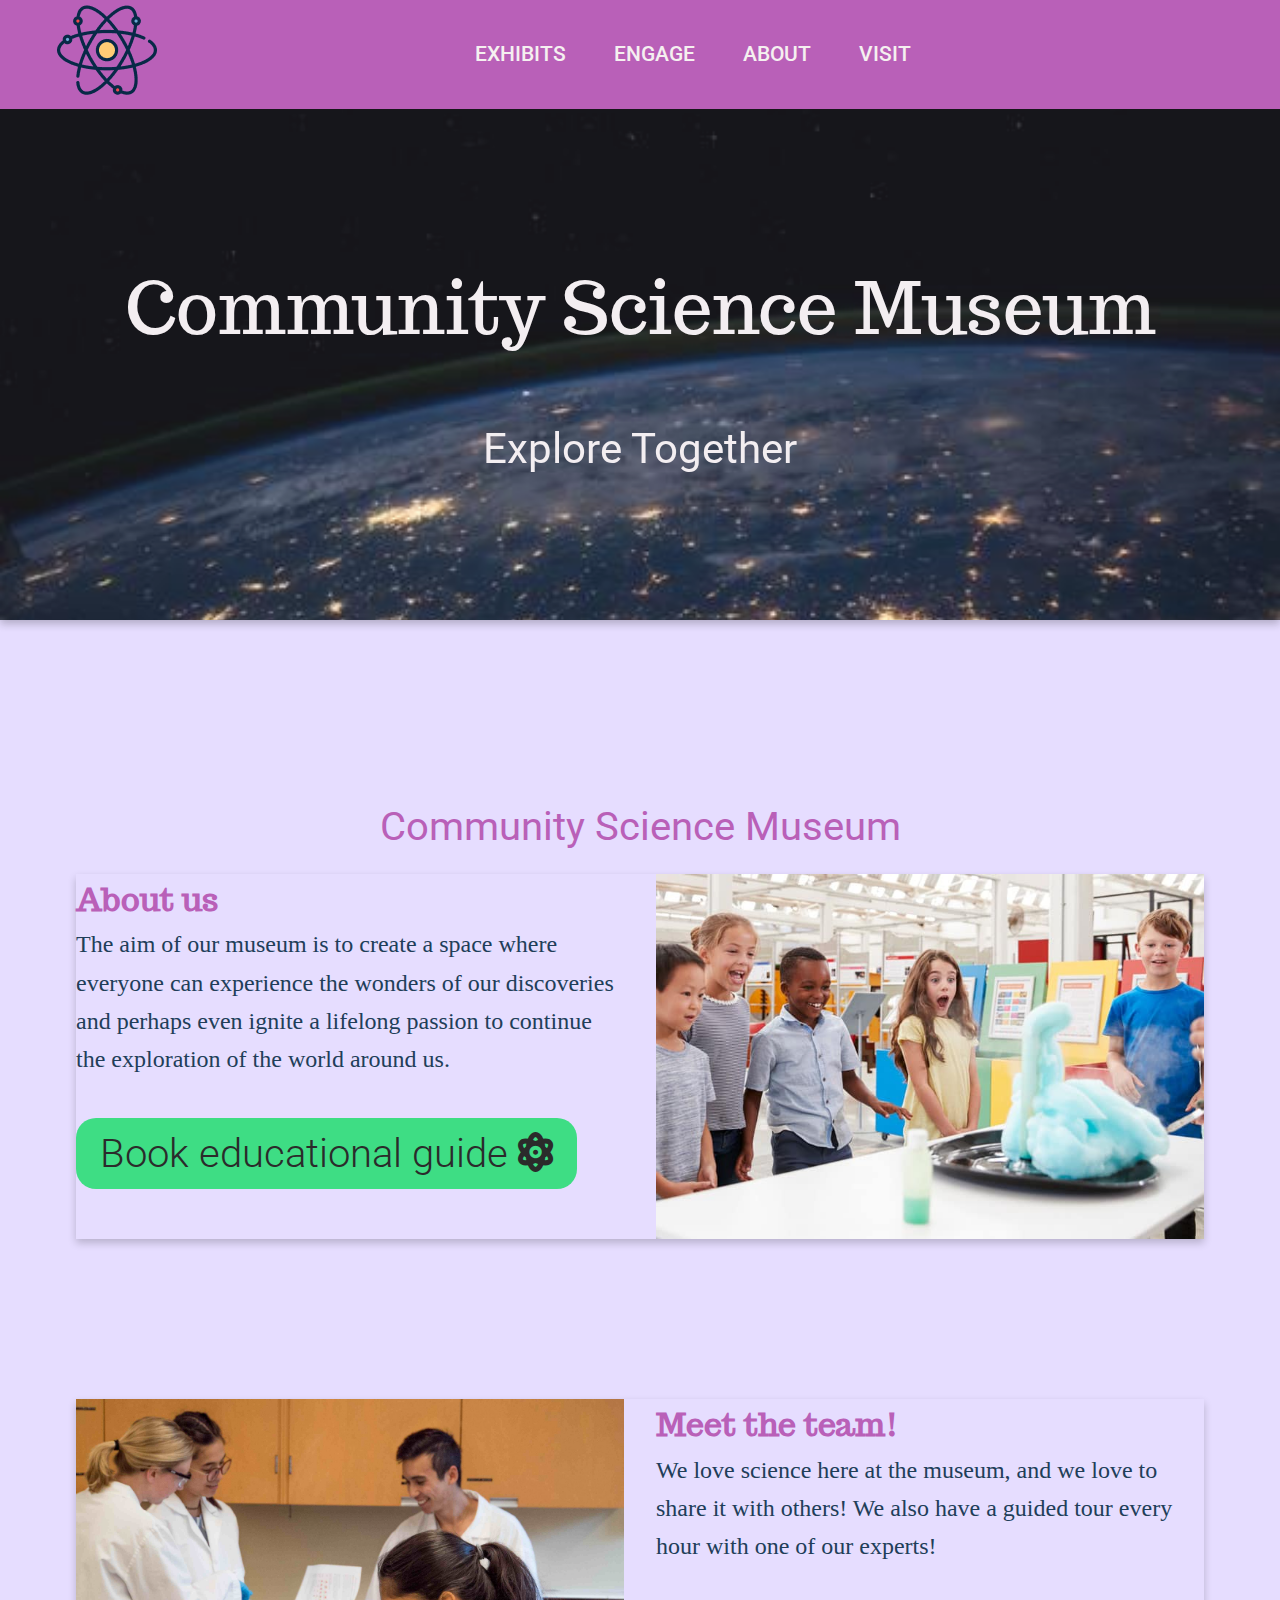
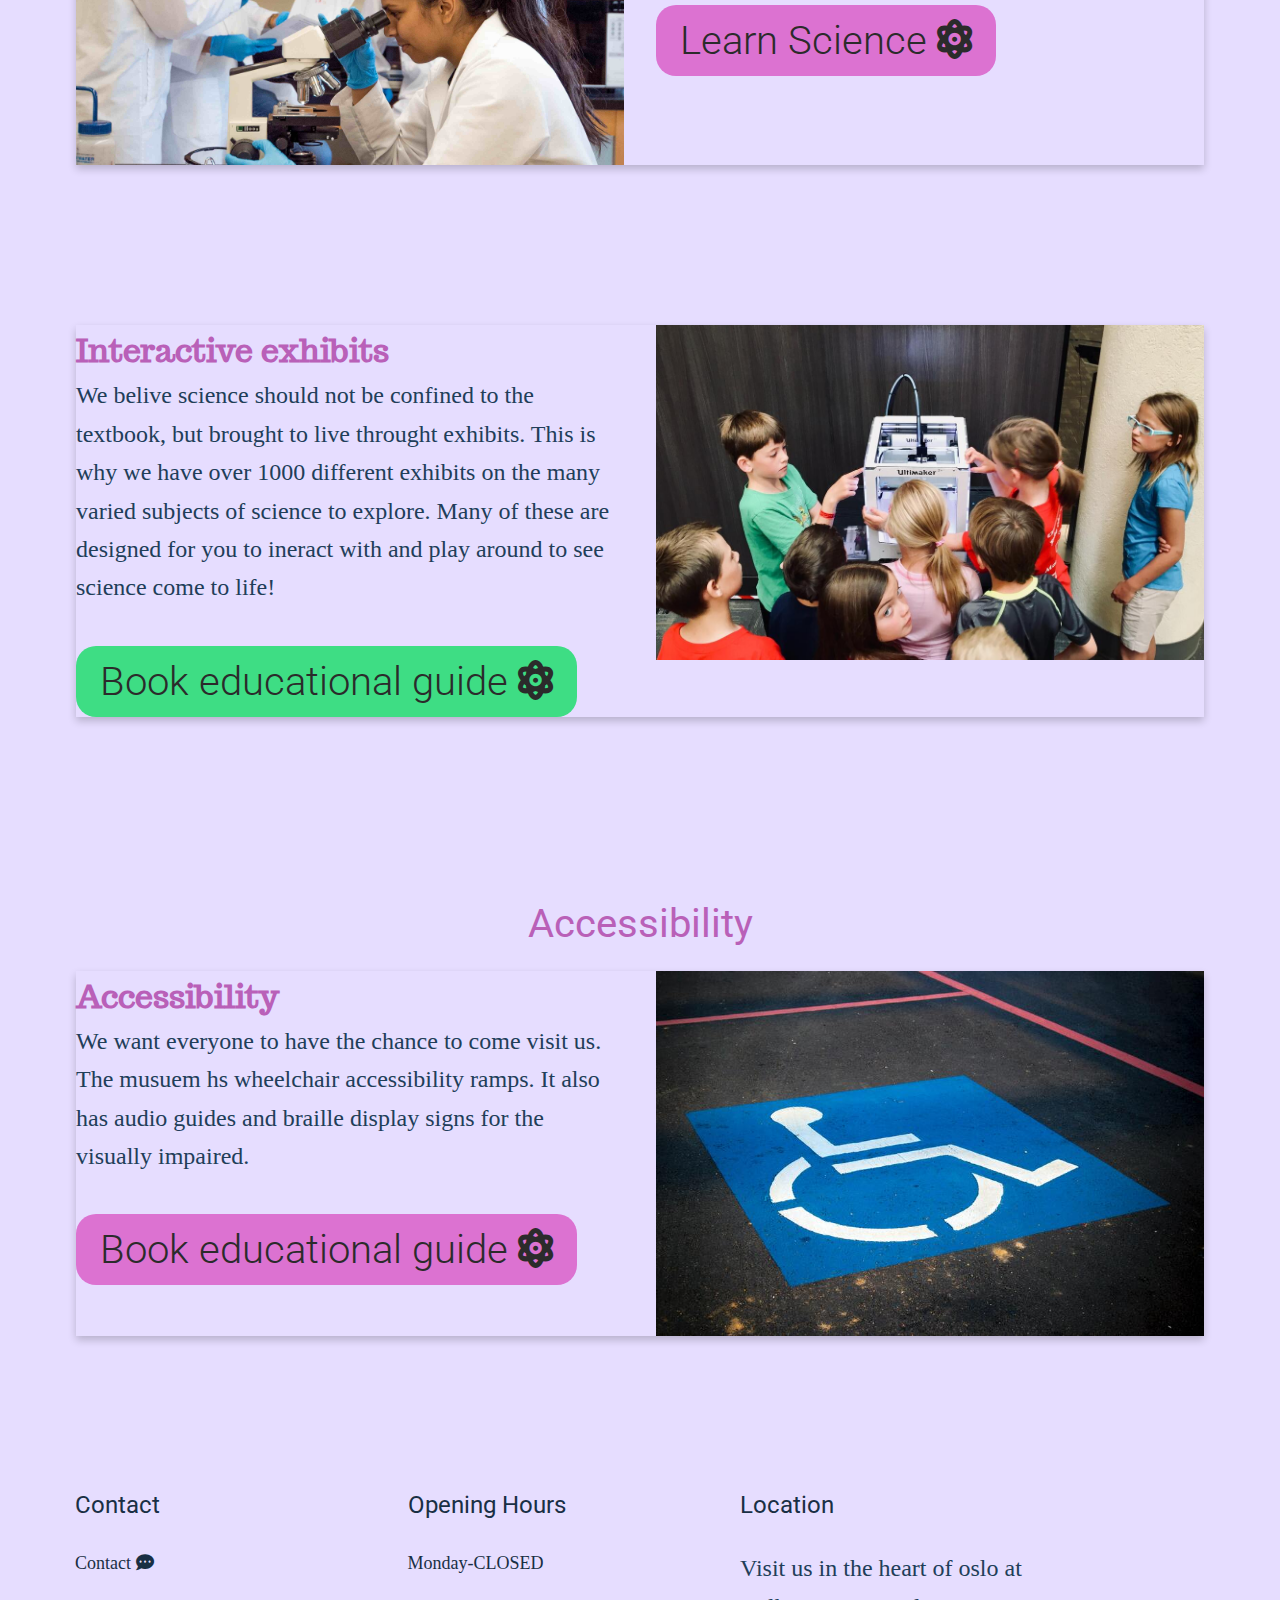
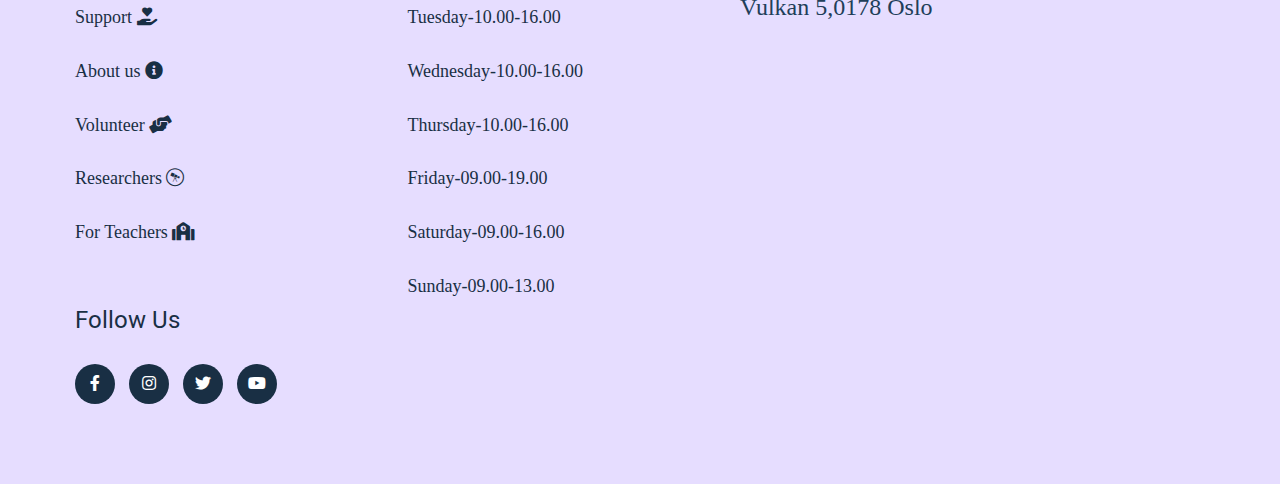
==== about.html @ dd83aee9 "responsive starting to look good" ====
<!DOCTYPE html>
<html lang="en">
  <head>
    <meta charset="UTF-8" />
    <meta http-equiv="X-UA-Compatible" content="IE=edge" />
    <meta name="viewport" content="width=device-width, initial-scale=1.0" />
    <title>Document</title>
    <link rel="stylesheet" href="/CSS/nav.css" />
    <link rel="stylesheet" href="/CSS/engagestyles.css" />
    <link
      rel="stylesheet"
      href="https://cdnjs.cloudflare.com/ajax/libs/font-awesome/5.15.4/css/all.min.css"
      integrity="sha512-1ycn6IcaQQ40/MKBW2W4Rhis/DbILU74C1vSrLJxCq57o941Ym01SwNsOMqvEBFlcgUa6xLiPY/NS5R+E6ztJQ=="
      crossorigin="anonymous"
      referrerpolicy="no-referrer"
    />
  </head>
  <body>
    <header>
      <a href="/index.html">
        <img class="logo" src="/img/atom-svgrepo-com.png" alt="CSM-Logo" />
      </a>
      <input type="checkbox" id="nav-toggle" class="nav-toggle" />
      <nav>
        <ul>
          <li><a href="/exhibits.html">Exhibits</a></li>
          <li><a href="/engage.html">Engage</a></li>
          <li><a href="/about.html">About</a></li>
          <li><a href="/visit.html">Visit</a></li>
        </ul>
      </nav>
      <label for="nav-toggle" class="nav-toggle-label">
        <span></span>
      </label>
    </header>

    <section class="herocontainer hero-banner">
      <div class="herob-text header-pic">
        <h1 class="herotext1">Community Science Museum</h1>
        <h2 class="herotext2">Explore Together</h2>
      </div>
    </section>
    <section>
      <h1 class="title">Community Science Museum</h1>
      <div class="container">
        <div class="split-columns">
          <div>
            <h2>About us</h2>
            <p>
              The aim of our museum is to create a space where everyone can
              experience the wonders of our discoveries and perhaps even ignite
              a lifelong passion to continue the exploration of the world around
              us.
            </p>
            <button class="science">
              Book educational guide <i class="fas fa-atom"></i>
            </button>
          </div>
          <div>
            <img
              class="secondary"
              src="/img/childrenmuseum.jpg"
              alt="two kids drawing biology shapes in school"
            />
          </div>
        </div>
      </div>
    </section>

    <section>
      <div class="container">
        <div class="split-columns">
          <div>
            <img
              class="secondary"
              src="/img/scientists.jpg"
              alt="two kids drawing biology shapes in school"
            />
          </div>
          <div>
            <h2>Meet the team!</h2>
            <p>
              We love science here at the museum, and we love to share it with
              others! We also have a guided tour every hour with one of our
              experts!
            </p>
            <button class="visit">
              Learn Science <i class="fas fa-atom"></i>
            </button>
          </div>
        </div>
      </div>
    </section>
    <section>
      <div class="container">
        <div class="split-columns">
          <div>
            <h2>Interactive exhibits</h2>
            <p>
              We belive science should not be confined to the textbook, but
              brought to live throught exhibits. This is why we have over 1000
              different exhibits on the many varied subjects of science to
              explore. Many of these are designed for you to ineract with and
              play around to see science come to life!
            </p>
            <button class="science">
              Book educational guide <i class="fas fa-atom"></i>
            </button>
          </div>
          <div>
            <img
              class="secondary"
              src="/img/interactive.jpg"
              alt="two kids drawing biology shapes in school"
            />
          </div>
        </div>
      </div>
    </section>
    <section>
      <h1 class="title">Accessibility</h1>
      <div class="container">
        <div class="split-columns">
          <div>
            <h2>Accessibility</h2>
            <p>
              We want everyone to have the chance to come visit us. The musuem
              hs wheelchair accessibility ramps. It also has audio guides and
              braille display signs for the visually impaired.
            </p>
            <button class="visit">
              Book educational guide <i class="fas fa-atom"></i>
            </button>
          </div>
          <div>
            <img
              class="secondary"
              src="/img/wheelchar.jpg"
              alt="two kids drawing biology shapes in school"
            />
          </div>
        </div>
      </div>
    </section>
    <footer class="footer">
      <div class="footer-container">
        <div class="footer-row">
          <div class="footer-column">
            <h4>Contact</h4>
            <ul>
              <li>
                <a href="#">Contact <i class="fas fa-comment-dots"></i></a>
              </li>
              <li>
                <a href="#"
                  >Support <i class="fas fa-hand-holding-heart"></i>
                </a>
              </li>
              <li>
                <a href="#">About us <i class="fas fa-info-circle"></i></a>
              </li>
              <li>
                <a href="#">Volunteer <i class="fas fa-hands-helping"></i></a>
              </li>
              <li>
                <a href="#">Researchers <i class="fab fa-wpexplorer"></i></a>
              </li>
              <li>
                <a href="#">For Teachers <i class="fas fa-school"></i></a>
              </li>
            </ul>
          </div>
          <div class="footer-column">
            <h4>Opening Hours</h4>
            <ul>
              <li><a href="#">Monday-CLOSED</a></li>
              <li><a href="#">Tuesday-10.00-16.00</a></li>
              <li><a href="#">Wednesday-10.00-16.00</a></li>
              <li><a href="#">Thursday-10.00-16.00</a></li>
              <li><a href="#">Friday-09.00-19.00</a></li>
              <li><a href="#">Saturday-09.00-16.00</a></li>
              <li><a href="#">Sunday-09.00-13.00</a></li>
            </ul>
          </div>
          <div class="footer-column">
            <h4>Location</h4>
            <p>Visit us in the heart of oslo at Vulkan 5,0178 Oslo</p>
            <div class="map-responsive">
              <iframe
                src="https://www.google.com/maps/embed?pb=!1m18!1m12!1m3!1d1999.6000378362528!2d10.749838216096292!3d59.92218498187022!2m3!1f0!2f0!3f0!3m2!1i1024!2i768!4f13.1!3m3!1m2!1s0x46416e65a294248f%3A0xf993f57b39780819!2sVulkan%205%2C%200178%20Oslo!5e0!3m2!1sno!2sno!4v1638839526198!5m2!1sno!2sno"
                width="100%"
                height="100%"
                style="border: 0"
                allowfullscreen=""
                loading="lazy"
              ></iframe>
            </div>
          </div>
          <div class="footer-column">
            <h4>Follow us</h4>
            <div class="social-links">
              <a href="#"><i class="fab fa-facebook-f"></i></a>
              <a href="#"><i class="fab fa-instagram"></i></a>
              <a href="#"><i class="fab fa-twitter"></i></a>
              <a href="#"><i class="fab fa-youtube"></i></a>
            </div>
          </div>
        </div>
      </div>
    </footer>
  </body>
</html>
---- CSS/nav.css ----
@import url('https://fonts.googleapis.com/css2?family=Comic+Neue:wght@400;700&family=Roboto:wght@300;400;500;700&family=Trocchi&display=swap');
* {
  margin: 0;
  padding: 0;
}

body {
  margin: 0;
  background-color: #e6ddff;
  overflow-x: hidden;
  line-height: 1.6;
}
h1 {
  text-align: center;
}

header {
  background: #b960b8;
  text-align: center;
  position: absolute;
  z-index: 99999;
  width: 100%;
}
.nav-toggle {
  position: absolute;
  left: -12200px;
  top: -12200px;
}
.nav-toggle:focus ~ .nav-toggle-label {
  outline: 1px;
}
.nav-toggle-label {
  position: absolute;
  top: 0;
  left: 0;
  margin-left: 1em;
  height: 100%;
  display: flex;
  align-items: center;
}
.nav-toggle-label span,
.nav-toggle-label span::before,
.nav-toggle-label span::after {
  display: block;
  background: #2b2b2b;
  height: 2px;
  width: 2em;
  border-radius: 2px;
  position: relative;
}
.nav-toggle-label span::before,
.nav-toggle-label span::after {
  content: '';
  position: absolute;
}
.nav-toggle-label span::before {
  bottom: 7px;
}
.nav-toggle-label span::after {
  top: 7px;
}

nav {
  position: absolute;
  text-align: left;
  top: 100%;
  left: 0;
  background: #b960b8;
  font-family: "Roboto", sans-serif;
  font-weight: 500;
  width: 50%;
  transform: scale(1, 0);
  transform-origin: top;
  transition: transform 400ms ease-in-out;
}
nav ul {
  margin: 0;
  padding: 0;
  list-style: none;
  width: 100%;
}
nav li {
  margin-bottom: 1em;
  margin-left: 1em;
}

nav a {
  color: #f5f0f0;
  text-decoration: none;
  font-size: 1.3rem;
  text-transform: uppercase;
  opacity: 0;
  transition: opacity 150ms ease-in-out;
}
nav a:hover {
  color: #2b2b2b;
}
.nav-toggle:checked ~ nav {
  transform: scale(1, 1);
}

.nav-toggle:checked ~ nav a {
  opacity: 1;
  transition: opacity 250ms ease-in-out 250ms;
}
.nav-desktop {
  height: 100%;
  display: flex;
  justify-content: space-between;
  flex-direction: row;
  align-items: flex-start;
}
.herocontainer {
  display: flex;
  justify-content: center;
}

.herob-text {
  font-family: 'Trocchi', sans-serif;
  font-weight: 400;
  padding-top: 20px;
  padding-bottom: 20px;
}

.herotext1 {
  font-family: 'Trocchi', serif;
  font-weight: 400;
  font-size: 72px;
  color: #f5f0f0;
  margin-top: 150px;
}
.herotext2 {
  font-family: 'Roboto', sans-serif;
  font-weight: 400;
  font-size: 42px;
  color: #f5f0f0;
  margin-top: 50px;
  display: flex;
  justify-content: center;
}
.header-pic {
  position: relative;
  height: 500px;
  width: 100%;
  background-image: url(/img/heropic3.jpg);
  filter: drop-shadow(0px 4px 4px rgba(0, 0, 0, 0.25));
  background-repeat: no-repeat;
  background-size:cover;
  opacity: 0.9;
}
/* Herobanner end */
.title {
  display: flex;
  font-family: 'Roboto';
  font-weight: 400;
  font-size: 2.5em;
  justify-content: center;
  margin-top: 15px;
  margin-bottom: 15px;
  color: #b960b8;
}
/* Main top section */

.top-section {
  display: flex;
}
.row {
  display: flex;
  justify-content: space-around;
  margin: 0 auto;
  width:100%;
}

.row::after {
  content: '';
  display: table;
  clear: both;
}
.column {
  width: 100%;
  float: left;
  padding: 0 10px;
}
.card {
  box-shadow: 0 4px 8px 0 rgba(0, 0, 0, 0.2);
  padding: 16px;
  margin-bottom: 30px;
  background-color: transparent;
  margin-inline: auto;
  width: min(90%, 70.5rem);
}
.card h2 {
  font-family: "Roboto";
  color: #b960b8;
}
.science {
  border: none;
  padding: 12px 24px;
  border-radius: 20px;
  font-size: 2.5em;
  color: #2b2b2b;
  background-color:#3EDD84;
  margin: 0 auto;
  cursor: pointer;
  font-family: "roboto";
  font-weight: 300;
  margin-top: 15px;
}
.visit {
  border: none;
  padding: 12px 24px;
  border-radius: 20px;
  font-size: 2.5em;
  color: #2b2b2b;
  background-color: #dc72d1;
  margin: 0 auto;
  cursor: pointer;
  font-family: "roboto";
  font-weight: 300;
  margin-top: 15px;
}
.visit:hover {
  background-color: #f12886;
}
.science:hover {
  background-color: azure;
}
p {
  font-size: 1.5em;
  color: #213e59;
}
.topsection-pic {
  width: 100%;
}
/* Top section end */

/* Mid section */
.midsection-column {
  height: 10vh;
  display: flex;
}

.bold {
  font-weight: 400;
}
/* Mid section end */
.botsection-title {
  margin-top: 30px;
  border-bottom: 1px solid black;
  font-family: "Trocchi";
  font-weight: 400;
  font-size: 72px;
  color: #b960b8;
  display: flex;
  margin-left: 122px;
}
.botsection-undertitle {
  font-family: "Roboto";
  font-weight: 300;
  font-size: 42px;
  margin-left: 122px;
  color: #f5f0f0;
}
/* Footer */
.footer {
  background-color: #e6ddff;
  padding: 70px 0;
}
.footer-container {
  max-width: 1170px;
  margin: auto;
}
.footer-row {
  display: flex;
  flex-wrap: wrap;
}
.footer-column {
  width: 25%;
  padding: 0 20px;
}
.footer-column h4 {
  font-size: 24px;
  color: #192f44;
  text-transform: capitalize;
  margin-bottom: 25px;
  font-family: 'Roboto';
  font-weight: 400;
}
.footer-column ul li {
  list-style-type: none;
}
.footer-column ul li:not(:last-child) {
  margin-bottom: 25px;
}
.footer-column ul li a {
  font-size: 18px;
  text-decoration: none;
  color: #192f44;
  font-weight: 300;
  transition: all 0.3s ease;
}
.footer-column ul li a:hover {
  padding-left: 8px;
}
.footer-column .social-links a {
  display: inline-block;
  height: 40px;
  width: 40px;
  background-color: #192f44;
  margin: 0 10px 10px 0;
  text-align: center;
  border-radius: 50px;
  line-height: 40px;
  color: #fff;
  transition: all 0,5s ease;
}
.footer-column .social-links a:hover {
  color: #2b2b2b;
  background-color: #dc72d1;
}
.map-responsive {
  overflow: hidden;
  padding-bottom: 56.25%;
  padding-top: 10%;
  position: relative;
  height: 0;
}
.map-responsive iframe {
  left: 0;
  top: 0;
  height: 100%;
  width: 100%;
  position: absolute;
}
/* Footer end */

@media screen and (min-width: 1024px) {
  .nav-toggle-label {
    display: none;
  }

  header {
    display: grid;
    grid-template-columns: 1fr auto minmax(800px, 4fr) 1fr;
  }
  .logo {
    grid-column: 1 / 4;
  }
  nav {
    position: relative;
    text-align: left;
    transition: none;
    transform: scale(1, 1);
    background: none;
    top: initial;
    left: initial;
    grid-column: 3/4;
    display: flex;
    justify-content: flex-end;
    align-items: center;
  }

  nav ul {
    display: flex;
    width: 50%;
  }
  nav li {
    margin-left: 3em;
    margin-bottom: 0;
  }
  nav a {
    opacity: 1;
    position: relative;
  }
  nav a::before {
    content: '';
    display: block;
    height: 2px;
    background: black;
    position: absolute;
    top: -0.75em;
    left: 0;
    right: 0;
    transform: scale(0, 1);
    transition: transform ease-in-out;
  }
  nav a:hover::before {
    transform: scale(1, 1);
  }
}

@media screen and (max-width: 1024px) {
  .column {
    width: 95%;
    display: block;
    margin-bottom: 20px;
  }
  .row {
    display: block;
  }
  .footer-column {
    width: 35%;
    margin-bottom: 30px;
  }
  .title {
    font-size: 2em;
  }
  .science {
    font-size: 1.5em;
  }
  .visit {
    font-size: 1.5em;
  }
}

@media screen and (max-width: 574px) {
  .footer-column {
    width: 25%;
    font-size: 12px;
  }
  .footer-column p {
    font-size: 18px;
  }
  .title {
    font-size: 1.5em;
  }
  .herotext1 {
    font-size: 22px;
  }
  .herotext2 {
    font-size: 24px;
  }
  .science, .visit {
    margin-bottom: 20px;
  }
  .botsection-title {
    font-size: 2em;
    margin-left: 20px;
  }
}
---- CSS/engagestyles.css ----
section {
    padding: 4rem 0;
}
p {
    margin-bottom: 1em;
}
.container {
    margin-inline: auto;
    width: min(90%, 70.5rem);
    box-shadow: 0 4px 8px 0 rgba(0, 0, 0, 0.2);
}
.split-columns {
    display: flex;
    flex-direction: column;
}
.split-columns h2 {
    font-family: "Trocchi";
    color: #b960b8;
    font-size: 2em;

}
.secondary {
    max-width: 100%;
    display: block;
}
@media (min-width:40em) {
    .split-columns {
        flex-direction: row;
    }

    .split-columns > * {
        flex-basis: 100%;
    }
    .split-columns > * + * {
        margin-left: 2em;
    }
    section {
        padding: 5rem 0;
    }
}
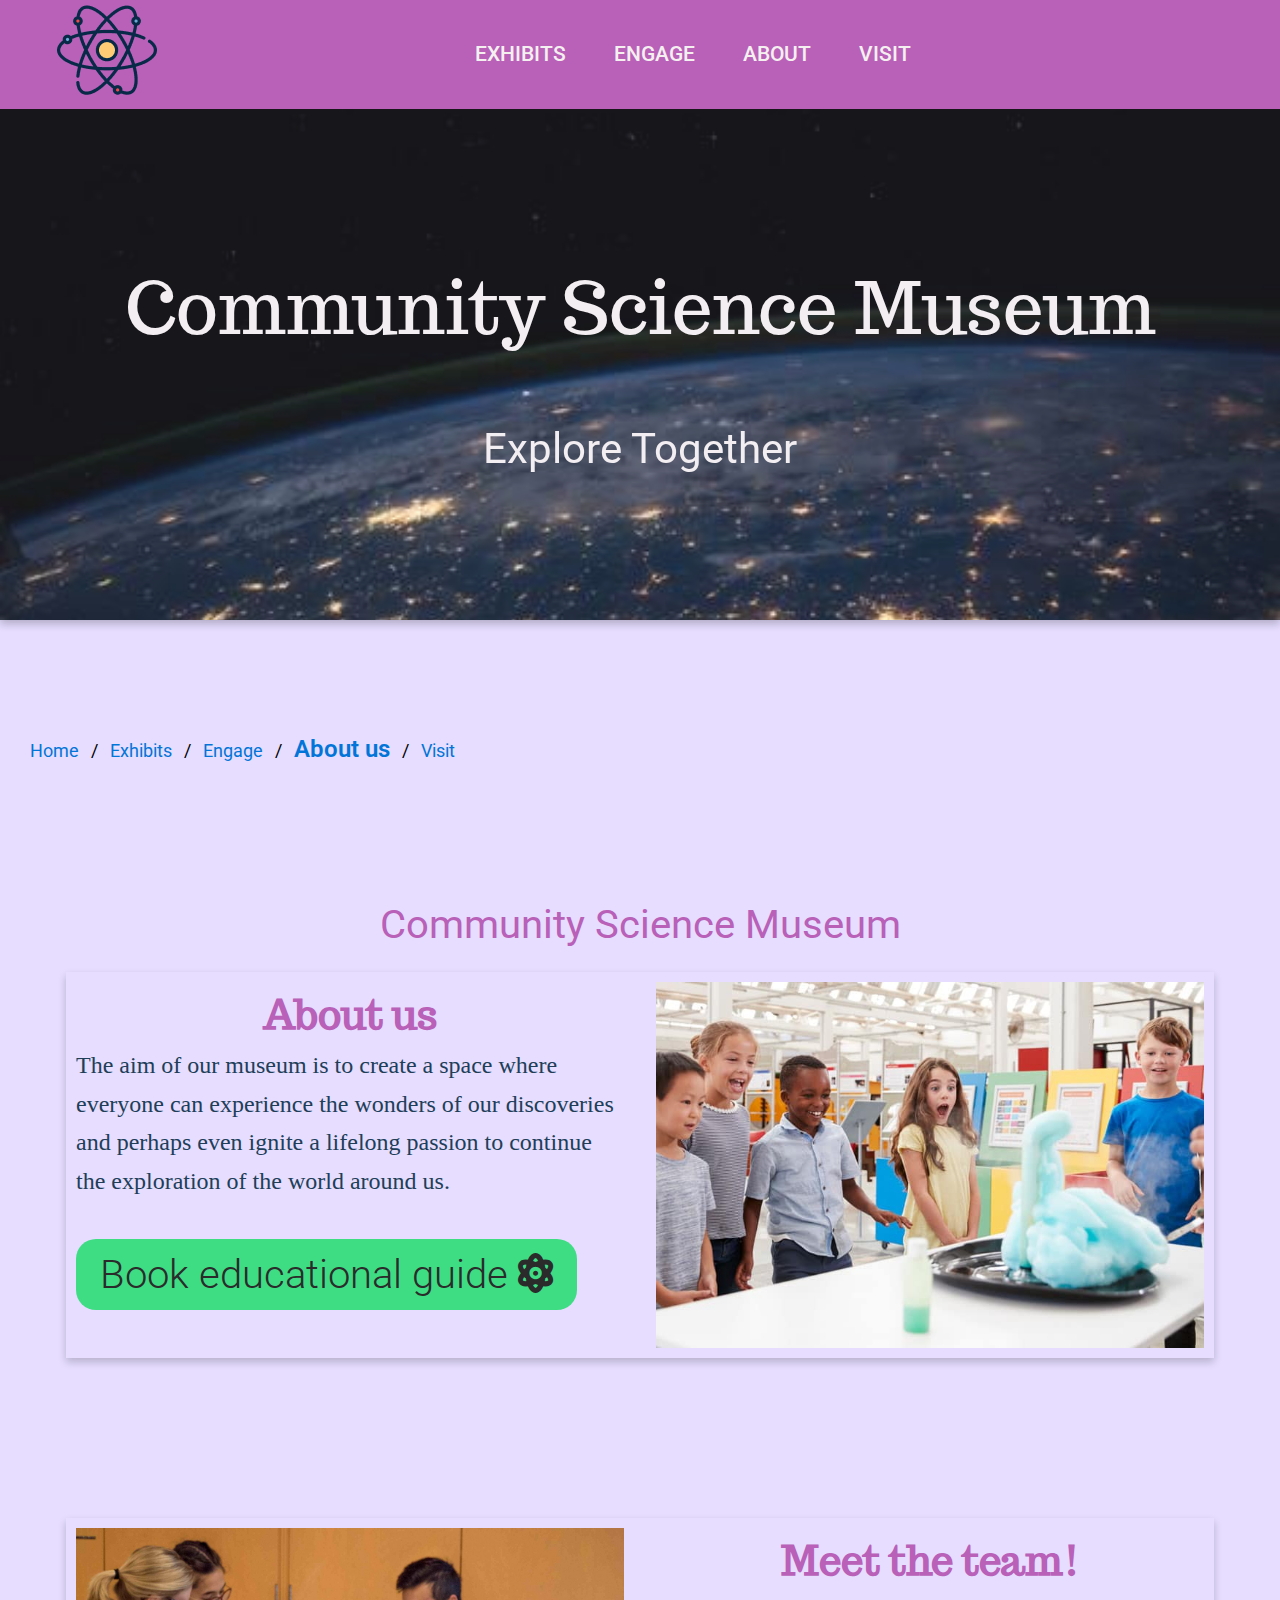
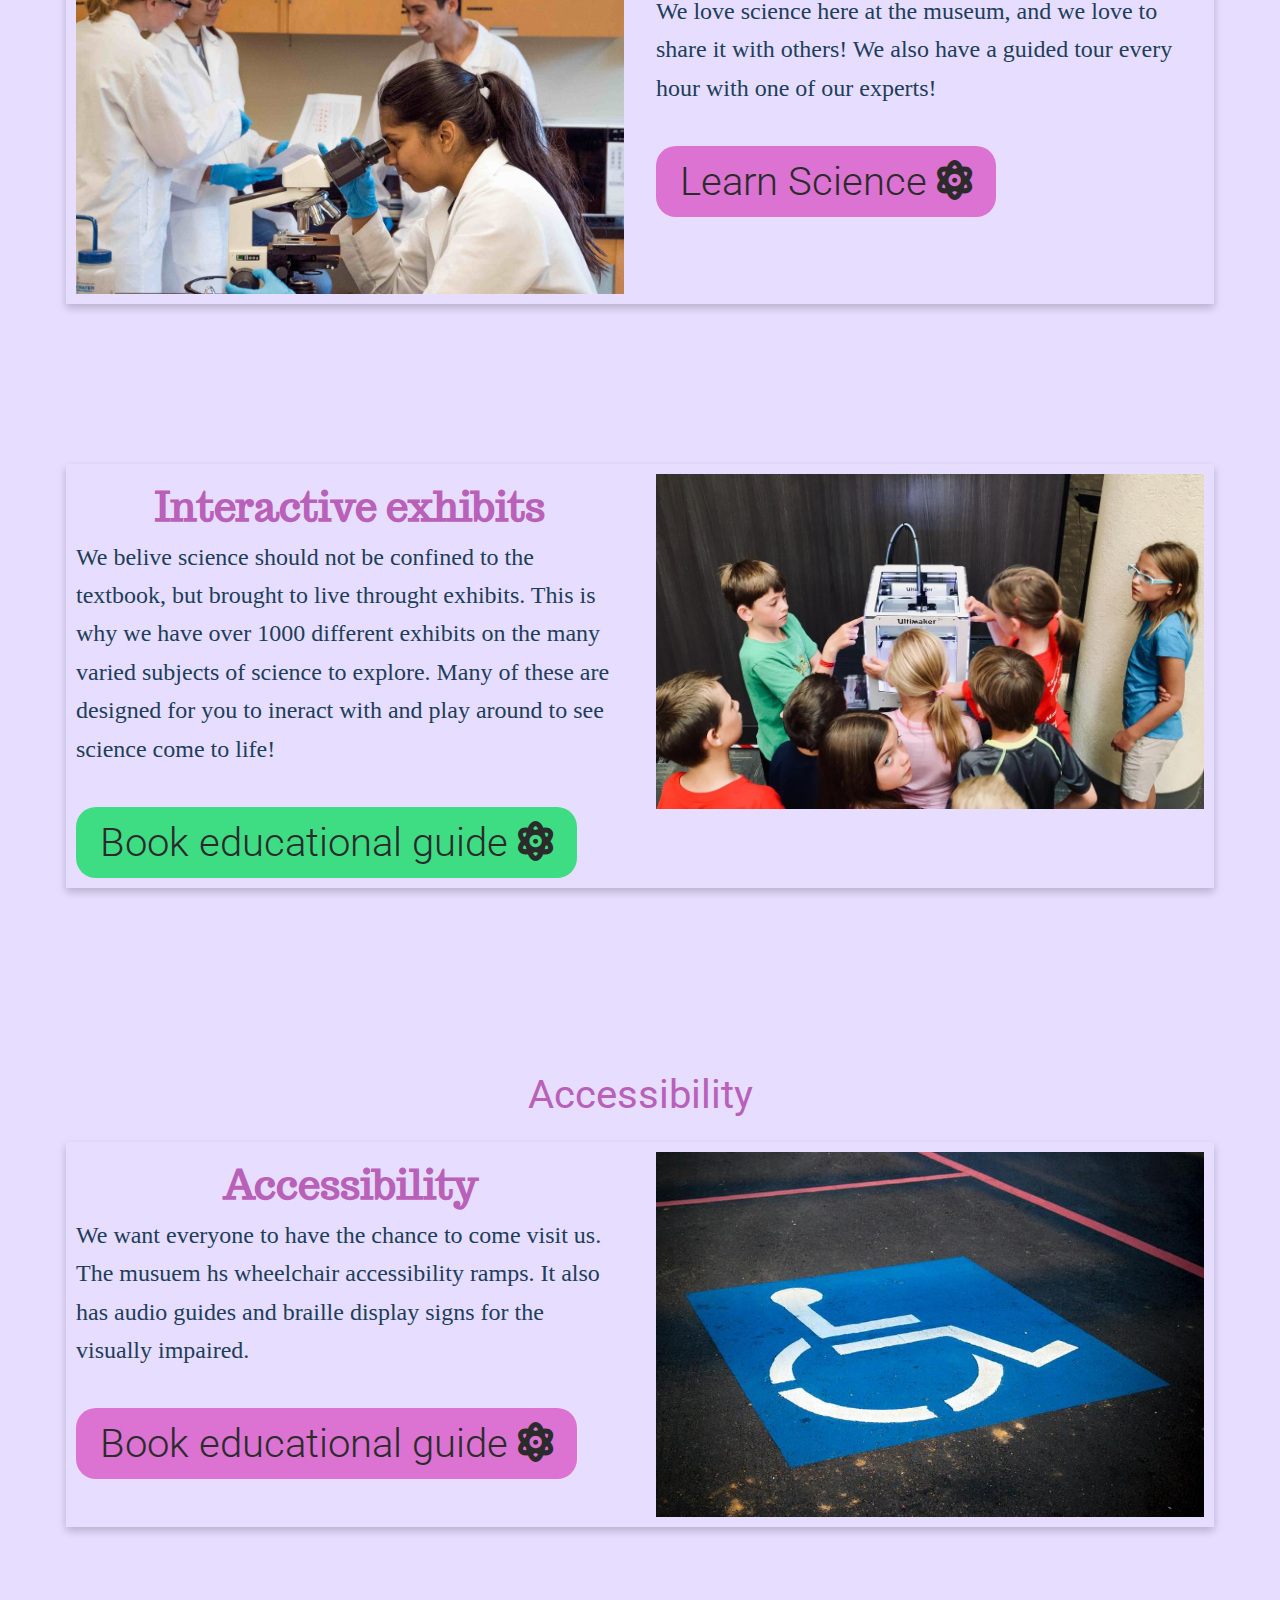
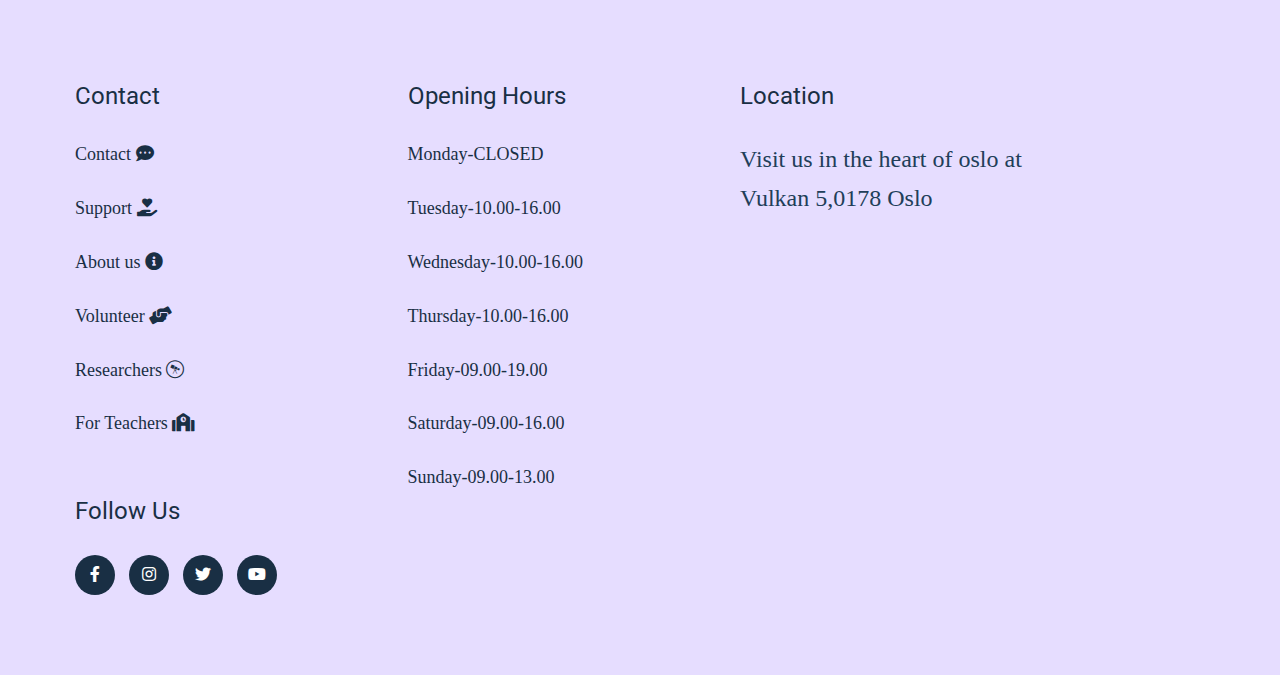
==== commit bd3b42eb: "added meta tags and cleaned up the code" ====
--- a/about.html
+++ b/about.html
@@ -4,8 +4,12 @@
     <meta charset="UTF-8" />
     <meta http-equiv="X-UA-Compatible" content="IE=edge" />
     <meta name="viewport" content="width=device-width, initial-scale=1.0" />
-    <title>Document</title>
-    <link rel="stylesheet" href="/CSS/nav.css" />
+    <meta
+      name="description"
+      content="Science Museum, Technology, biology, ecology, space, universe, dinosaurs"
+    />
+    <title>Community Science Museum about us</title>
+    <link rel="stylesheet" href="/CSS/style.css" />
     <link rel="stylesheet" href="/CSS/engagestyles.css" />
     <link
       rel="stylesheet"
@@ -36,10 +40,17 @@
 
     <section class="herocontainer hero-banner">
       <div class="herob-text header-pic">
-        <h1 class="herotext1">Community Science Museum</h1>
+        <h2 class="herotext1">Community Science Museum</h2>
         <h2 class="herotext2">Explore Together</h2>
       </div>
     </section>
+    <ul class="breadcrums">
+      <li><a href="/index.html">Home</a></li>
+      <li><a href="/exhibits.html">Exhibits</a></li>
+      <li><a href="/engage.html">Engage</a></li>
+      <li><a class="active" href="/about.html">About us</a></li>
+      <li><a href="/visit.html">Visit</a></li>
+    </ul>
     <section>
       <h1 class="title">Community Science Museum</h1>
       <div class="container">
@@ -60,7 +71,7 @@
             <img
               class="secondary"
               src="/img/childrenmuseum.jpg"
-              alt="two kids drawing biology shapes in school"
+              alt="A group of happy children amazed by a chemical reaction"
             />
           </div>
         </div>
@@ -74,7 +85,7 @@
             <img
               class="secondary"
               src="/img/scientists.jpg"
-              alt="two kids drawing biology shapes in school"
+              alt="Picture of the Community Science Museum staff looking through a telescope and researching"
             />
           </div>
           <div>
@@ -111,7 +122,7 @@
             <img
               class="secondary"
               src="/img/interactive.jpg"
-              alt="two kids drawing biology shapes in school"
+              alt="Children interacting with a hightech water dispenser machine at the museum"
             />
           </div>
         </div>
@@ -136,7 +147,7 @@
             <img
               class="secondary"
               src="/img/wheelchar.jpg"
-              alt="two kids drawing biology shapes in school"
+              alt="Wheelchair symbol"
             />
           </div>
         </div>
--- a/CSS/style.css
+++ b/CSS/style.css
@@ -0,0 +1,476 @@
+@import url('https://fonts.googleapis.com/css2?family=Comic+Neue:wght@400;700&family=Roboto:wght@300;400;500;700&family=Trocchi&display=swap');
+* {
+  margin: 0;
+  padding: 0;
+}
+
+body {
+  margin: 0;
+  background-color: #e6ddff;
+  overflow-x: hidden;
+  line-height: 1.6;
+}
+h1 {
+  text-align: center;
+}
+
+header {
+  background: #b960b8;
+  text-align: center;
+  position: absolute;
+  z-index: 99999;
+  width: 100%;
+}
+/* Nav bar */
+.nav-toggle {
+  position: absolute;
+  left: -12200px;
+  top: -12200px;
+}
+.nav-toggle:focus ~ .nav-toggle-label {
+  outline: 1px;
+}
+.nav-toggle-label {
+  position: absolute;
+  top: 0;
+  left: 0;
+  margin-left: 1em;
+  height: 100%;
+  display: flex;
+  align-items: center;
+}
+.nav-toggle-label span,
+.nav-toggle-label span::before,
+.nav-toggle-label span::after {
+  display: block;
+  background: #2b2b2b;
+  height: 2px;
+  width: 2em;
+  border-radius: 2px;
+  position: relative;
+}
+.nav-toggle-label span::before,
+.nav-toggle-label span::after {
+  content: '';
+  position: absolute;
+}
+.nav-toggle-label span::before {
+  bottom: 7px;
+}
+.nav-toggle-label span::after {
+  top: 7px;
+}
+
+nav {
+  position: absolute;
+  text-align: left;
+  top: 100%;
+  left: 0;
+  background: #b960b8;
+  font-family: 'Roboto', sans-serif;
+  font-weight: 500;
+  width: 50%;
+  transform: scale(1, 0);
+  transform-origin: top;
+  transition: transform 400ms ease-in-out;
+}
+nav ul {
+  margin: 0;
+  padding: 0;
+  list-style: none;
+  width: 100%;
+}
+nav li {
+  margin-bottom: 1em;
+  margin-left: 1em;
+}
+
+nav a {
+  color: #f5f0f0;
+  text-decoration: none;
+  font-size: 1.3rem;
+  text-transform: uppercase;
+  opacity: 0;
+  transition: opacity 150ms ease-in-out;
+}
+nav a:hover {
+  color: #2b2b2b;
+}
+.nav-toggle:checked ~ nav {
+  transform: scale(1, 1);
+}
+
+.nav-toggle:checked ~ nav a {
+  opacity: 1;
+  transition: opacity 250ms ease-in-out 250ms;
+}
+.nav-desktop {
+  height: 100%;
+  display: flex;
+  justify-content: space-between;
+  flex-direction: row;
+  align-items: flex-start;
+}
+/* nav end */
+
+.herocontainer {
+  display: flex;
+  justify-content: center;
+}
+
+.herob-text {
+  font-family: 'Trocchi', sans-serif;
+  font-weight: 400;
+  padding-top: 20px;
+  padding-bottom: 20px;
+  text-align: center;
+}
+
+.herotext1 {
+  font-family: 'Trocchi', serif;
+  font-weight: 400;
+  font-size: 72px;
+  color: #f5f0f0;
+  margin-top: 150px;
+}
+.herotext2 {
+  font-family: 'Roboto', sans-serif;
+  font-weight: 400;
+  font-size: 42px;
+  color: #f5f0f0;
+  margin-top: 50px;
+  display: flex;
+  justify-content: center;
+}
+.header-pic {
+  position: relative;
+  height: 500px;
+  width: 100%;
+  background-image: url(/img/heropic3.jpg);
+  filter: drop-shadow(0px 4px 4px rgba(0, 0, 0, 0.25));
+  background-repeat: no-repeat;
+  background-size: cover;
+  opacity: 0.9;
+}
+.container {
+  padding: 10px;
+}
+/* Herobanner end */
+.breadcrums {
+  padding: 30px;
+  list-style: none;
+}
+.breadcrums li {
+  display: inline;
+  font-size: 18px;
+  font-family: 'Roboto';
+}
+.breadcrums li + li::before {
+  padding: 8px;
+  color: black;
+  content: '/\00a0';
+}
+.breadcrums li a {
+  color: #0275d8;
+  text-decoration: none;
+}
+.breadcrums li a:hover {
+  color: #01447e;
+  text-decoration: underline;
+}
+.active {
+  color: #0275d8;
+  font-weight: 600;
+  font-size: 24px;
+}
+.title {
+  display: flex;
+  font-family: 'Roboto';
+  font-weight: 400;
+  font-size: 2.5em;
+  justify-content: center;
+  margin-top: 15px;
+  margin-bottom: 15px;
+  color: #b960b8;
+}
+/* Main top section */
+
+.top-section {
+  display: flex;
+}
+.row {
+  display: flex;
+  justify-content: space-around;
+  margin: 0 auto;
+  width: 100%;
+}
+
+.row::after {
+  content: '';
+  display: table;
+  clear: both;
+}
+.column {
+  width: 100%;
+  float: left;
+  padding: 0 10px;
+}
+.card {
+  box-shadow: 0 4px 8px 0 rgba(0, 0, 0, 0.2);
+  padding: 16px;
+  margin-bottom: 30px;
+  background-color: transparent;
+  margin-inline: auto;
+  width: min(90%, 70.5rem);
+}
+.card h2 {
+  font-family: 'Roboto';
+  color: #b960b8;
+  font-size: 2.5em;
+}
+.science {
+  border: none;
+  padding: 12px 24px;
+  border-radius: 20px;
+  font-size: 2.5em;
+  color: #2b2b2b;
+  background-color: #3edd84;
+  margin: 0 auto;
+  cursor: pointer;
+  font-family: 'roboto';
+  font-weight: 300;
+  margin-top: 15px;
+}
+.visit {
+  border: none;
+  padding: 12px 24px;
+  border-radius: 20px;
+  font-size: 2.5em;
+  color: #2b2b2b;
+  background-color: #dc72d1;
+  margin: 0 auto;
+  cursor: pointer;
+  font-family: 'roboto';
+  font-weight: 300;
+  margin-top: 15px;
+}
+.visit:hover {
+  background-color: #f12886;
+}
+.science:hover {
+  background-color: azure;
+}
+p {
+  font-size: 1.5em;
+  color: #213e59;
+}
+.topsection-pic {
+  width: 100%;
+}
+/* Top section end */
+
+/* Mid section */
+.midsection-column {
+  height: 10vh;
+  display: flex;
+}
+
+.bold {
+  font-weight: 400;
+}
+/* Mid section end */
+.botsection-title {
+  margin-top: 30px;
+  border-bottom: 1px solid black;
+  font-family: 'Trocchi';
+  font-weight: 400;
+  font-size: 72px;
+  color: #b960b8;
+  display: flex;
+  margin-left: 122px;
+}
+.botsection-undertitle {
+  font-family: 'Roboto';
+  font-weight: 300;
+  font-size: 42px;
+  margin-left: 122px;
+  color: #f5f0f0;
+}
+/* Footer */
+.footer {
+  background-color: #e6ddff;
+  padding: 70px 0;
+}
+.footer-container {
+  max-width: 1170px;
+  margin: auto;
+}
+.footer-row {
+  display: flex;
+  flex-wrap: wrap;
+}
+.footer-column {
+  width: 25%;
+  padding: 0 20px;
+}
+.footer-column h4 {
+  font-size: 24px;
+  color: #192f44;
+  text-transform: capitalize;
+  margin-bottom: 25px;
+  font-family: 'Roboto';
+  font-weight: 400;
+}
+.footer-column ul li {
+  list-style-type: none;
+}
+.footer-column ul li:not(:last-child) {
+  margin-bottom: 25px;
+}
+.footer-column ul li a {
+  font-size: 18px;
+  text-decoration: none;
+  color: #192f44;
+  font-weight: 300;
+  transition: all 0.3s ease;
+}
+.footer-column ul li a:hover {
+  padding-left: 8px;
+}
+.footer-column .social-links a {
+  display: inline-block;
+  height: 40px;
+  width: 40px;
+  background-color: #192f44;
+  margin: 0 10px 10px 0;
+  text-align: center;
+  border-radius: 50px;
+  line-height: 40px;
+  color: #fff;
+  transition: all 0, 5s ease;
+}
+.footer-column .social-links a:hover {
+  color: #2b2b2b;
+  background-color: #dc72d1;
+}
+.map-responsive {
+  overflow: hidden;
+  padding-bottom: 56.25%;
+  padding-top: 10%;
+  position: relative;
+  height: 0;
+}
+.map-responsive iframe {
+  left: 0;
+  top: 0;
+  height: 100%;
+  width: 100%;
+  position: absolute;
+}
+/* Footer end */
+
+@media screen and (min-width: 1024px) {
+  .nav-toggle-label {
+    display: none;
+  }
+
+  header {
+    display: grid;
+    grid-template-columns: 1fr auto minmax(800px, 4fr) 1fr;
+  }
+  .logo {
+    grid-column: 1 / 4;
+  }
+  nav {
+    position: relative;
+    text-align: left;
+    transition: none;
+    transform: scale(1, 1);
+    background: none;
+    top: initial;
+    left: initial;
+    grid-column: 3/4;
+    display: flex;
+    justify-content: flex-end;
+    align-items: center;
+  }
+
+  nav ul {
+    display: flex;
+    width: 50%;
+  }
+  nav li {
+    margin-left: 3em;
+    margin-bottom: 0;
+  }
+  nav a {
+    opacity: 1;
+    position: relative;
+  }
+  nav a::before {
+    content: '';
+    display: block;
+    height: 2px;
+    background: black;
+    position: absolute;
+    top: -0.75em;
+    left: 0;
+    right: 0;
+    transform: scale(0, 1);
+    transition: transform ease-in-out;
+  }
+  nav a:hover::before {
+    transform: scale(1, 1);
+  }
+}
+
+@media screen and (max-width: 1024px) {
+  .column {
+    width: 95%;
+    display: block;
+    margin-bottom: 20px;
+  }
+  .row {
+    display: block;
+  }
+  .footer-column {
+    width: 35%;
+    margin-bottom: 30px;
+  }
+  .title {
+    font-size: 2em;
+  }
+  .science {
+    font-size: 1.5em;
+  }
+  .visit {
+    font-size: 1.5em;
+  }
+}
+
+@media screen and (max-width: 574px) {
+  .footer-column {
+    width: 25%;
+    font-size: 12px;
+  }
+  .footer-column p {
+    font-size: 18px;
+  }
+  .title {
+    font-size: 1.5em;
+  }
+  .herotext1 {
+    font-size: 22px;
+  }
+  .herotext2 {
+    font-size: 24px;
+  }
+  .science,
+  .visit {
+    margin-bottom: 20px;
+  }
+  .botsection-title {
+    font-size: 2em;
+    margin-left: 20px;
+  }
+}
--- a/CSS/engagestyles.css
+++ b/CSS/engagestyles.css
@@ -16,7 +16,8 @@
 .split-columns h2 {
     font-family: "Trocchi";
     color: #b960b8;
-    font-size: 2em;
+    font-size: 2.5em;
+    text-align: center;
 
 }
 .secondary {
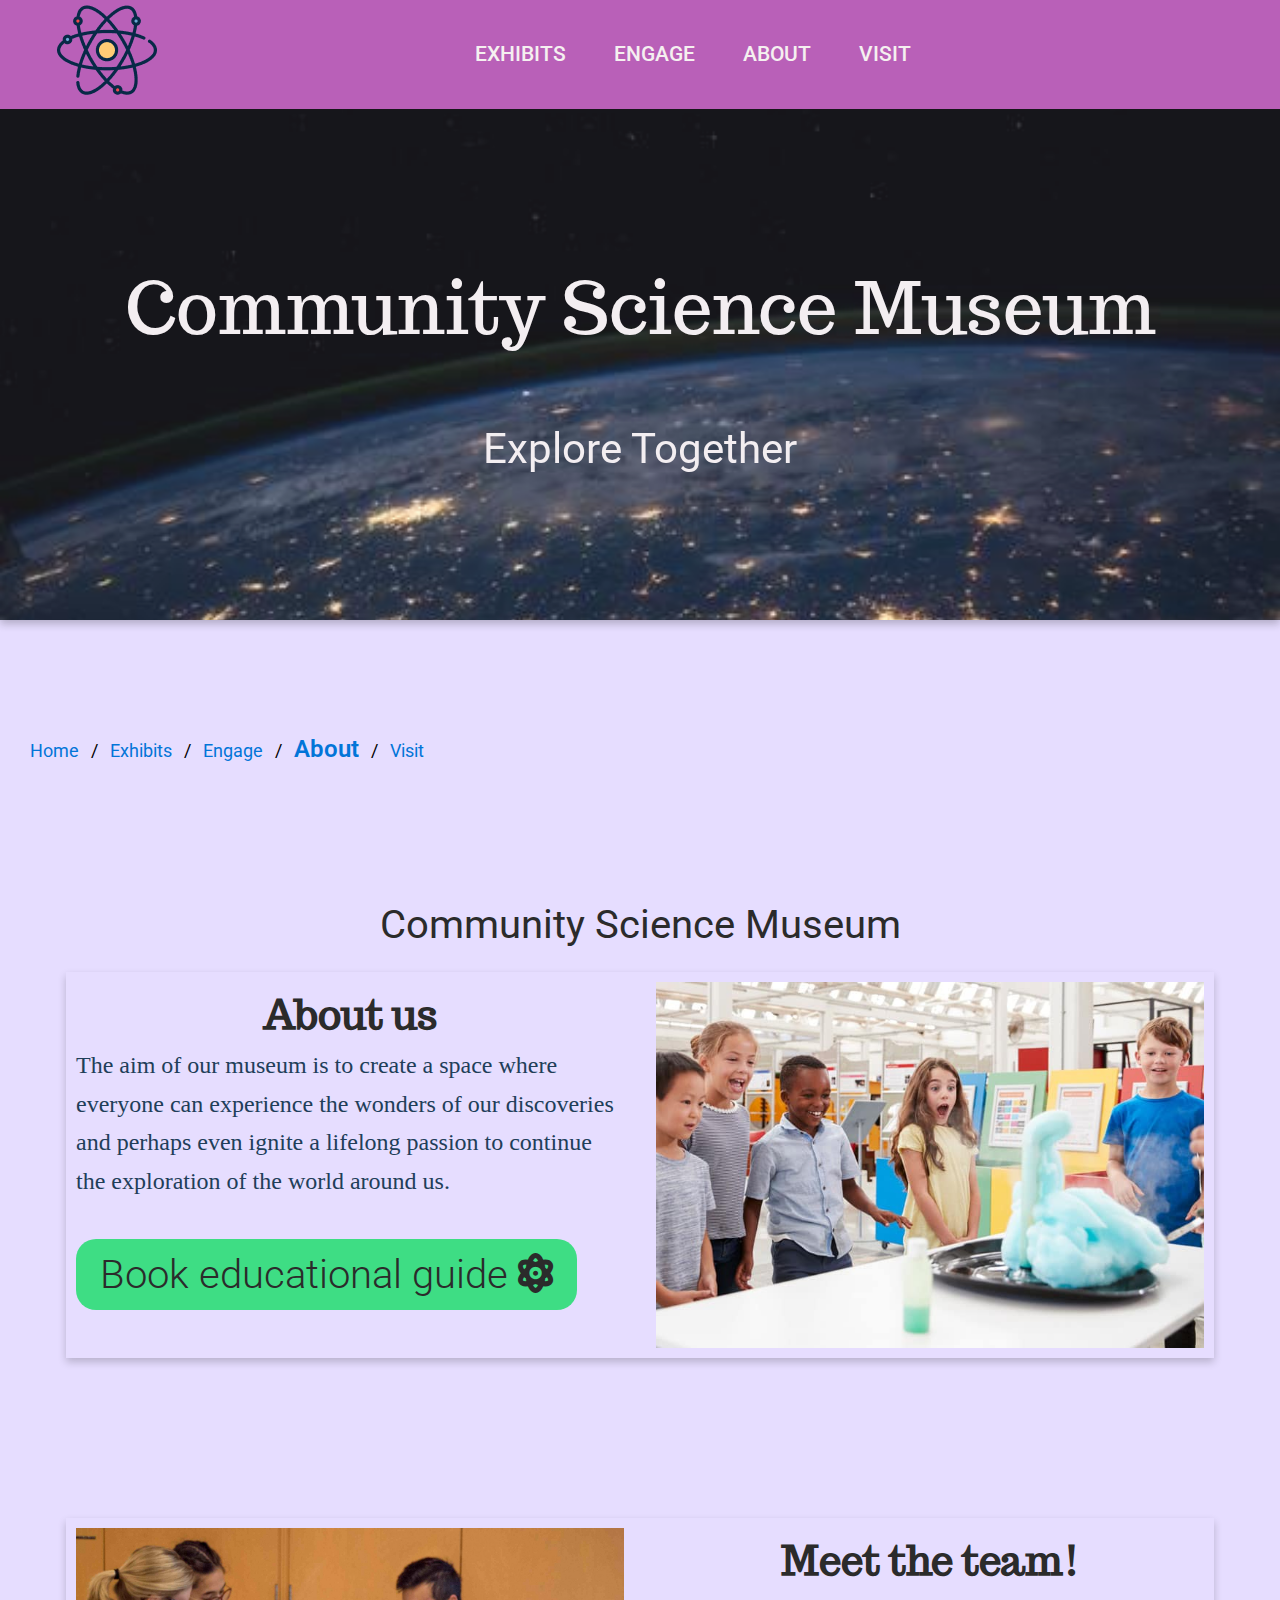
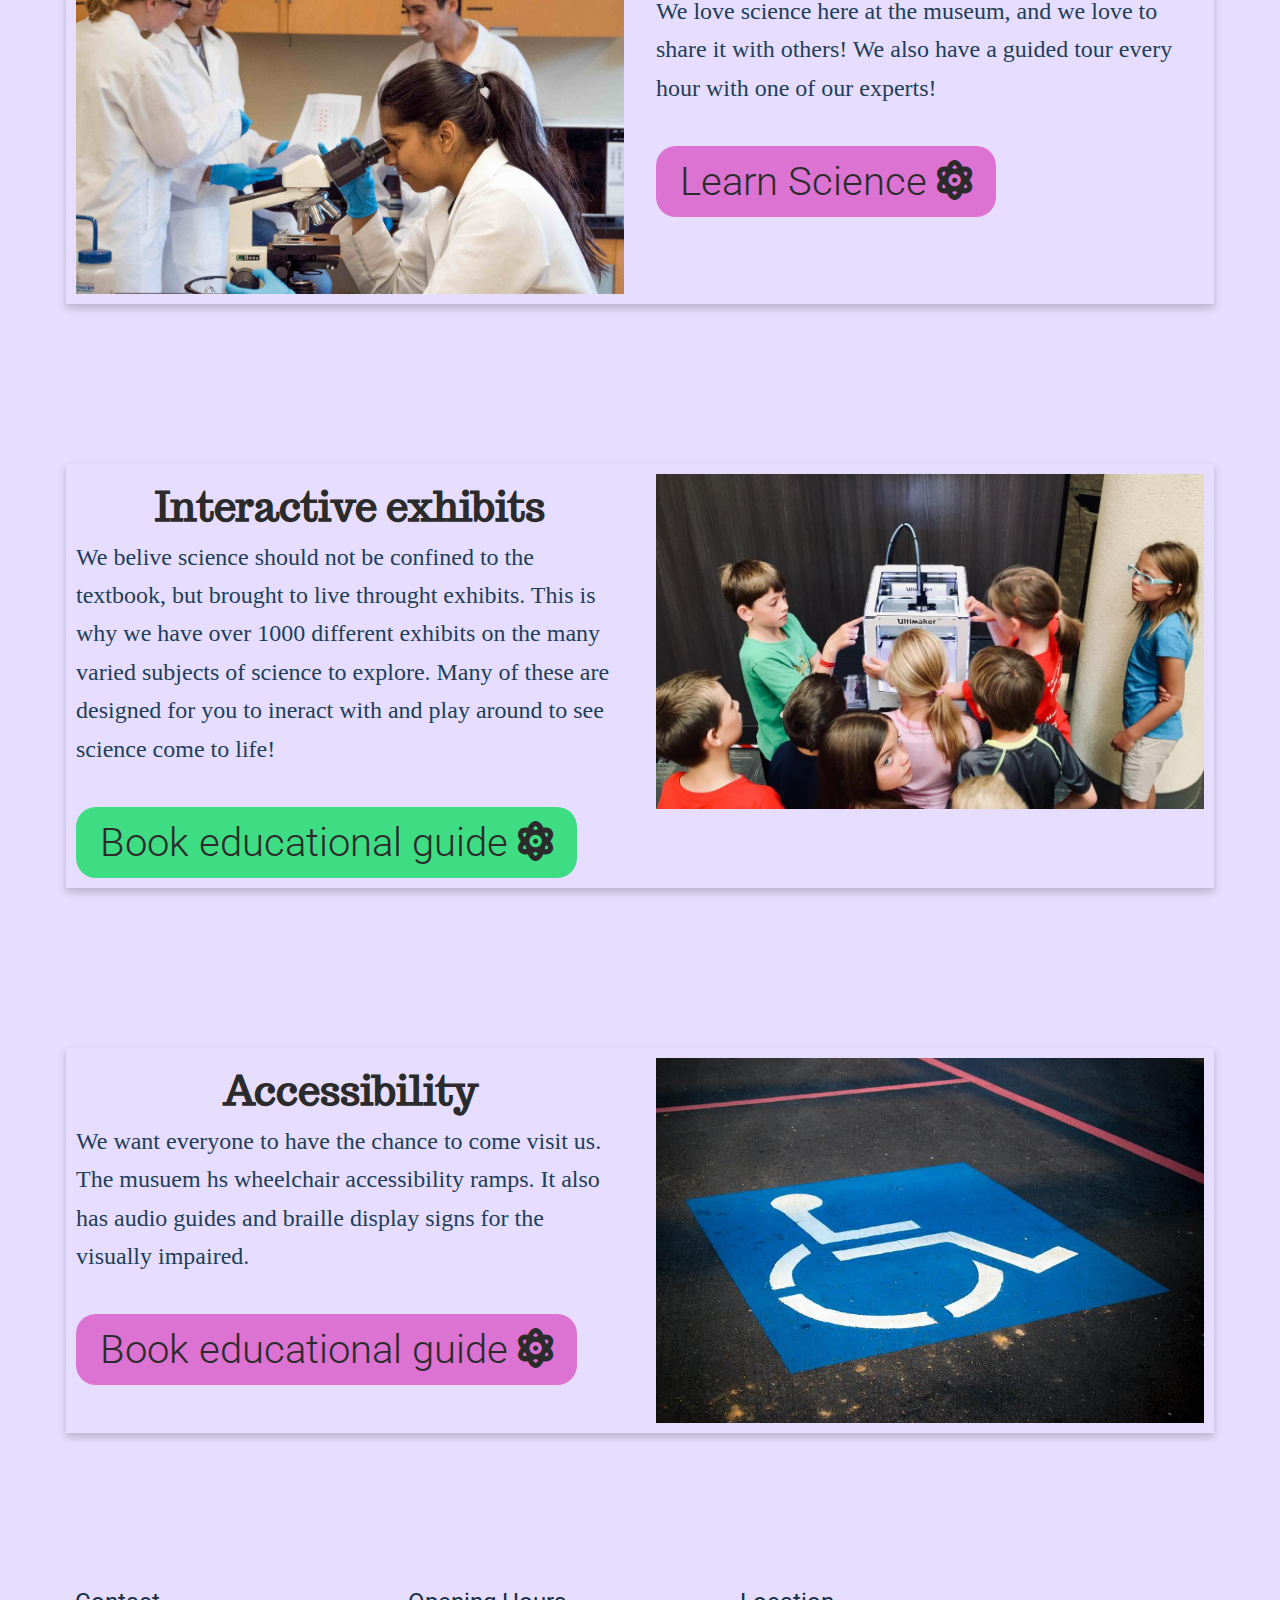
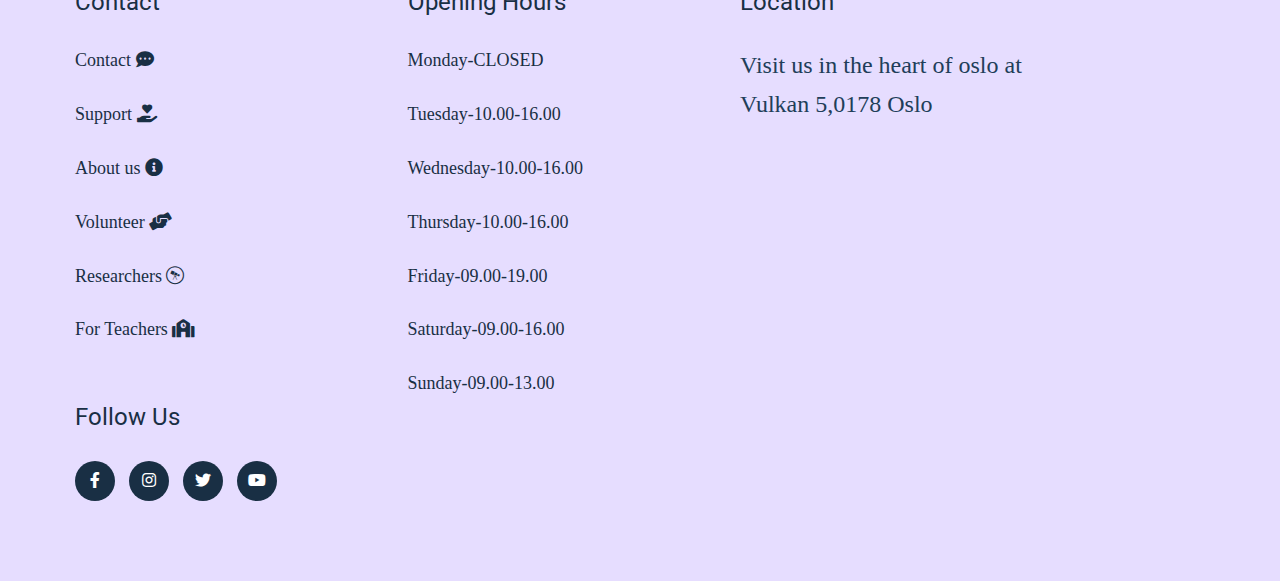
==== commit 9e0d59b8: "minor changes" ====
--- a/about.html
+++ b/about.html
@@ -48,7 +48,7 @@
       <li><a href="/index.html">Home</a></li>
       <li><a href="/exhibits.html">Exhibits</a></li>
       <li><a href="/engage.html">Engage</a></li>
-      <li><a class="active" href="/about.html">About us</a></li>
+      <li><a class="active" href="/about.html">About</a></li>
       <li><a href="/visit.html">Visit</a></li>
     </ul>
     <section>
@@ -129,7 +129,6 @@
       </div>
     </section>
     <section>
-      <h1 class="title">Accessibility</h1>
       <div class="container">
         <div class="split-columns">
           <div>
--- a/CSS/style.css
+++ b/CSS/style.css
@@ -1,4 +1,5 @@
 @import url('https://fonts.googleapis.com/css2?family=Comic+Neue:wght@400;700&family=Roboto:wght@300;400;500;700&family=Trocchi&display=swap');
+
 * {
   margin: 0;
   padding: 0;
@@ -10,6 +11,7 @@
   overflow-x: hidden;
   line-height: 1.6;
 }
+
 h1 {
   text-align: center;
 }
@@ -21,15 +23,19 @@
   z-index: 99999;
   width: 100%;
 }
+
 /* Nav bar */
+
 .nav-toggle {
   position: absolute;
   left: -12200px;
   top: -12200px;
 }
+
 .nav-toggle:focus ~ .nav-toggle-label {
   outline: 1px;
 }
+
 .nav-toggle-label {
   position: absolute;
   top: 0;
@@ -39,6 +45,7 @@
   display: flex;
   align-items: center;
 }
+
 .nav-toggle-label span,
 .nav-toggle-label span::before,
 .nav-toggle-label span::after {
@@ -49,14 +56,17 @@
   border-radius: 2px;
   position: relative;
 }
+
 .nav-toggle-label span::before,
 .nav-toggle-label span::after {
   content: '';
   position: absolute;
 }
+
 .nav-toggle-label span::before {
   bottom: 7px;
 }
+
 .nav-toggle-label span::after {
   top: 7px;
 }
@@ -74,12 +84,14 @@
   transform-origin: top;
   transition: transform 400ms ease-in-out;
 }
+
 nav ul {
   margin: 0;
   padding: 0;
   list-style: none;
   width: 100%;
 }
+
 nav li {
   margin-bottom: 1em;
   margin-left: 1em;
@@ -93,9 +105,11 @@
   opacity: 0;
   transition: opacity 150ms ease-in-out;
 }
+
 nav a:hover {
   color: #2b2b2b;
 }
+
 .nav-toggle:checked ~ nav {
   transform: scale(1, 1);
 }
@@ -104,6 +118,7 @@
   opacity: 1;
   transition: opacity 250ms ease-in-out 250ms;
 }
+
 .nav-desktop {
   height: 100%;
   display: flex;
@@ -111,6 +126,7 @@
   flex-direction: row;
   align-items: flex-start;
 }
+
 /* nav end */
 
 .herocontainer {
@@ -133,6 +149,7 @@
   color: #f5f0f0;
   margin-top: 150px;
 }
+
 .herotext2 {
   font-family: 'Roboto', sans-serif;
   font-weight: 400;
@@ -142,6 +159,7 @@
   display: flex;
   justify-content: center;
 }
+
 .header-pic {
   position: relative;
   height: 500px;
@@ -152,37 +170,48 @@
   background-size: cover;
   opacity: 0.9;
 }
+
 .container {
   padding: 10px;
 }
+
 /* Herobanner end */
+
+/* Main top section */
+
 .breadcrums {
   padding: 30px;
   list-style: none;
 }
+
 .breadcrums li {
   display: inline;
   font-size: 18px;
   font-family: 'Roboto';
 }
+
 .breadcrums li + li::before {
   padding: 8px;
   color: black;
   content: '/\00a0';
 }
+
 .breadcrums li a {
   color: #0275d8;
   text-decoration: none;
 }
+
 .breadcrums li a:hover {
   color: #01447e;
   text-decoration: underline;
 }
+
 .active {
   color: #0275d8;
   font-weight: 600;
   font-size: 24px;
 }
+
 .title {
   display: flex;
   font-family: 'Roboto';
@@ -191,13 +220,13 @@
   justify-content: center;
   margin-top: 15px;
   margin-bottom: 15px;
-  color: #b960b8;
-}
-/* Main top section */
+  color: #2b2b2b;
+}
 
 .top-section {
   display: flex;
 }
+
 .row {
   display: flex;
   justify-content: space-around;
@@ -210,11 +239,13 @@
   display: table;
   clear: both;
 }
+
 .column {
   width: 100%;
   float: left;
   padding: 0 10px;
 }
+
 .card {
   box-shadow: 0 4px 8px 0 rgba(0, 0, 0, 0.2);
   padding: 16px;
@@ -223,11 +254,15 @@
   margin-inline: auto;
   width: min(90%, 70.5rem);
 }
+
 .card h2 {
   font-family: 'Roboto';
-  color: #b960b8;
+  color: #2b2b2b;
   font-size: 2.5em;
 }
+
+/* Buttons */
+
 .science {
   border: none;
   padding: 12px 24px;
@@ -241,6 +276,7 @@
   font-weight: 300;
   margin-top: 15px;
 }
+
 .visit {
   border: none;
   padding: 12px 24px;
@@ -254,22 +290,28 @@
   font-weight: 300;
   margin-top: 15px;
 }
+
 .visit:hover {
   background-color: #f12886;
+
 }
 .science:hover {
   background-color: azure;
 }
+/* buttons end */
 p {
   font-size: 1.5em;
   color: #213e59;
 }
+
 .topsection-pic {
   width: 100%;
 }
+
 /* Top section end */
 
 /* Mid section */
+
 .midsection-column {
   height: 10vh;
   display: flex;
@@ -278,17 +320,20 @@
 .bold {
   font-weight: 400;
 }
+
 /* Mid section end */
+
 .botsection-title {
   margin-top: 30px;
   border-bottom: 1px solid black;
   font-family: 'Trocchi';
   font-weight: 400;
   font-size: 72px;
-  color: #b960b8;
+  color: #2b2b2b;
   display: flex;
   margin-left: 122px;
 }
+
 .botsection-undertitle {
   font-family: 'Roboto';
   font-weight: 300;
@@ -296,23 +341,29 @@
   margin-left: 122px;
   color: #f5f0f0;
 }
+
 /* Footer */
+
 .footer {
   background-color: #e6ddff;
   padding: 70px 0;
 }
+
 .footer-container {
   max-width: 1170px;
   margin: auto;
 }
+
 .footer-row {
   display: flex;
   flex-wrap: wrap;
 }
+
 .footer-column {
   width: 25%;
   padding: 0 20px;
 }
+
 .footer-column h4 {
   font-size: 24px;
   color: #192f44;
@@ -321,12 +372,15 @@
   font-family: 'Roboto';
   font-weight: 400;
 }
+
 .footer-column ul li {
   list-style-type: none;
 }
+
 .footer-column ul li:not(:last-child) {
   margin-bottom: 25px;
 }
+
 .footer-column ul li a {
   font-size: 18px;
   text-decoration: none;
@@ -334,9 +388,11 @@
   font-weight: 300;
   transition: all 0.3s ease;
 }
+
 .footer-column ul li a:hover {
   padding-left: 8px;
 }
+
 .footer-column .social-links a {
   display: inline-block;
   height: 40px;
@@ -349,10 +405,12 @@
   color: #fff;
   transition: all 0, 5s ease;
 }
+
 .footer-column .social-links a:hover {
   color: #2b2b2b;
   background-color: #dc72d1;
 }
+
 .map-responsive {
   overflow: hidden;
   padding-bottom: 56.25%;
@@ -360,6 +418,7 @@
   position: relative;
   height: 0;
 }
+
 .map-responsive iframe {
   left: 0;
   top: 0;
@@ -367,6 +426,7 @@
   width: 100%;
   position: absolute;
 }
+
 /* Footer end */
 
 @media screen and (min-width: 1024px) {
--- a/CSS/engagestyles.css
+++ b/CSS/engagestyles.css
@@ -1,41 +1,40 @@
 section {
-    padding: 4rem 0;
+  padding: 4rem 0;
 }
 p {
-    margin-bottom: 1em;
+  margin-bottom: 1em;
 }
 .container {
-    margin-inline: auto;
-    width: min(90%, 70.5rem);
-    box-shadow: 0 4px 8px 0 rgba(0, 0, 0, 0.2);
+  margin-inline: auto;
+  width: min(90%, 70.5rem);
+  box-shadow: 0 4px 8px 0 rgba(0, 0, 0, 0.2);
 }
 .split-columns {
-    display: flex;
-    flex-direction: column;
+  display: flex;
+  flex-direction: column;
 }
 .split-columns h2 {
-    font-family: "Trocchi";
-    color: #b960b8;
-    font-size: 2.5em;
-    text-align: center;
-
+  font-family: 'Trocchi';
+  color: #2b2b2b;
+  font-size: 2.5em;
+  text-align: center;
 }
 .secondary {
-    max-width: 100%;
-    display: block;
+  max-width: 100%;
+  display: block;
 }
-@media (min-width:40em) {
-    .split-columns {
-        flex-direction: row;
-    }
+@media (min-width: 40em) {
+  .split-columns {
+    flex-direction: row;
+  }
 
-    .split-columns > * {
-        flex-basis: 100%;
-    }
-    .split-columns > * + * {
-        margin-left: 2em;
-    }
-    section {
-        padding: 5rem 0;
-    }
+  .split-columns > * {
+    flex-basis: 100%;
+  }
+  .split-columns > * + * {
+    margin-left: 2em;
+  }
+  section {
+    padding: 5rem 0;
+  }
 }
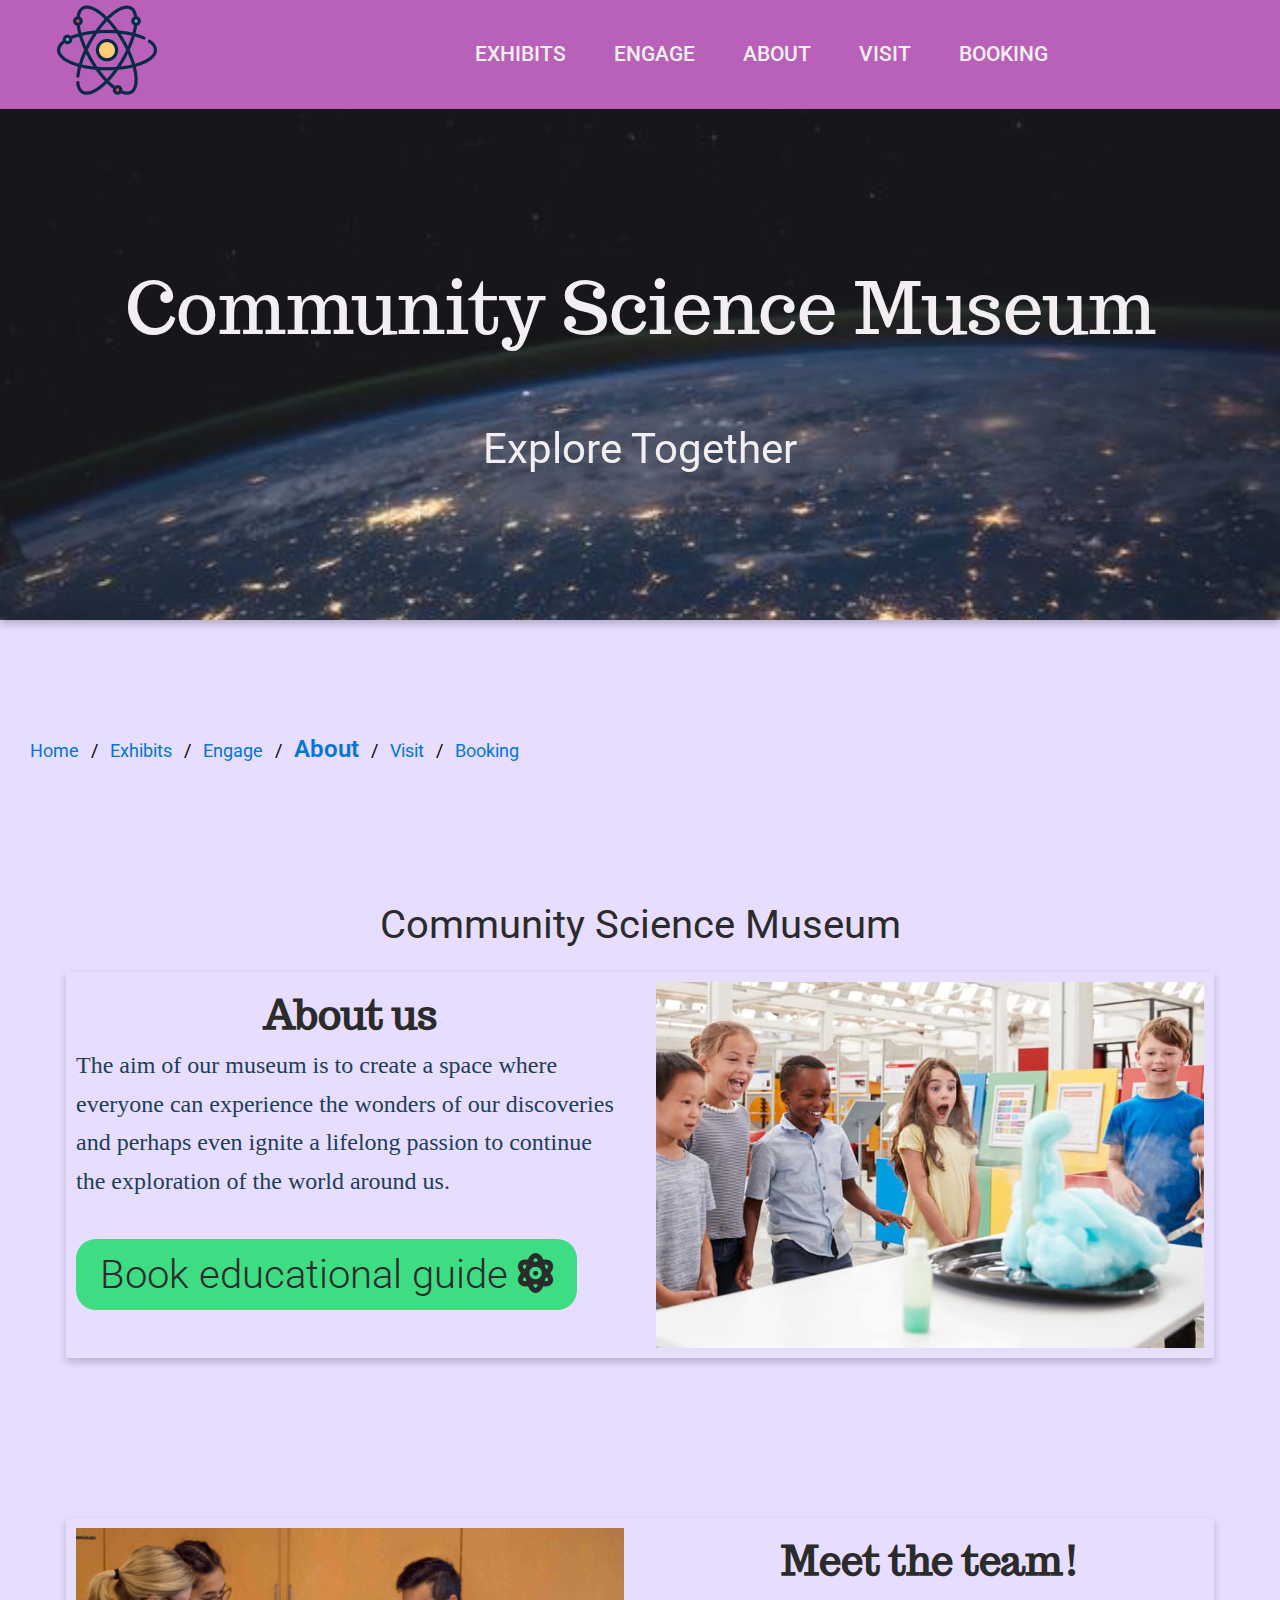
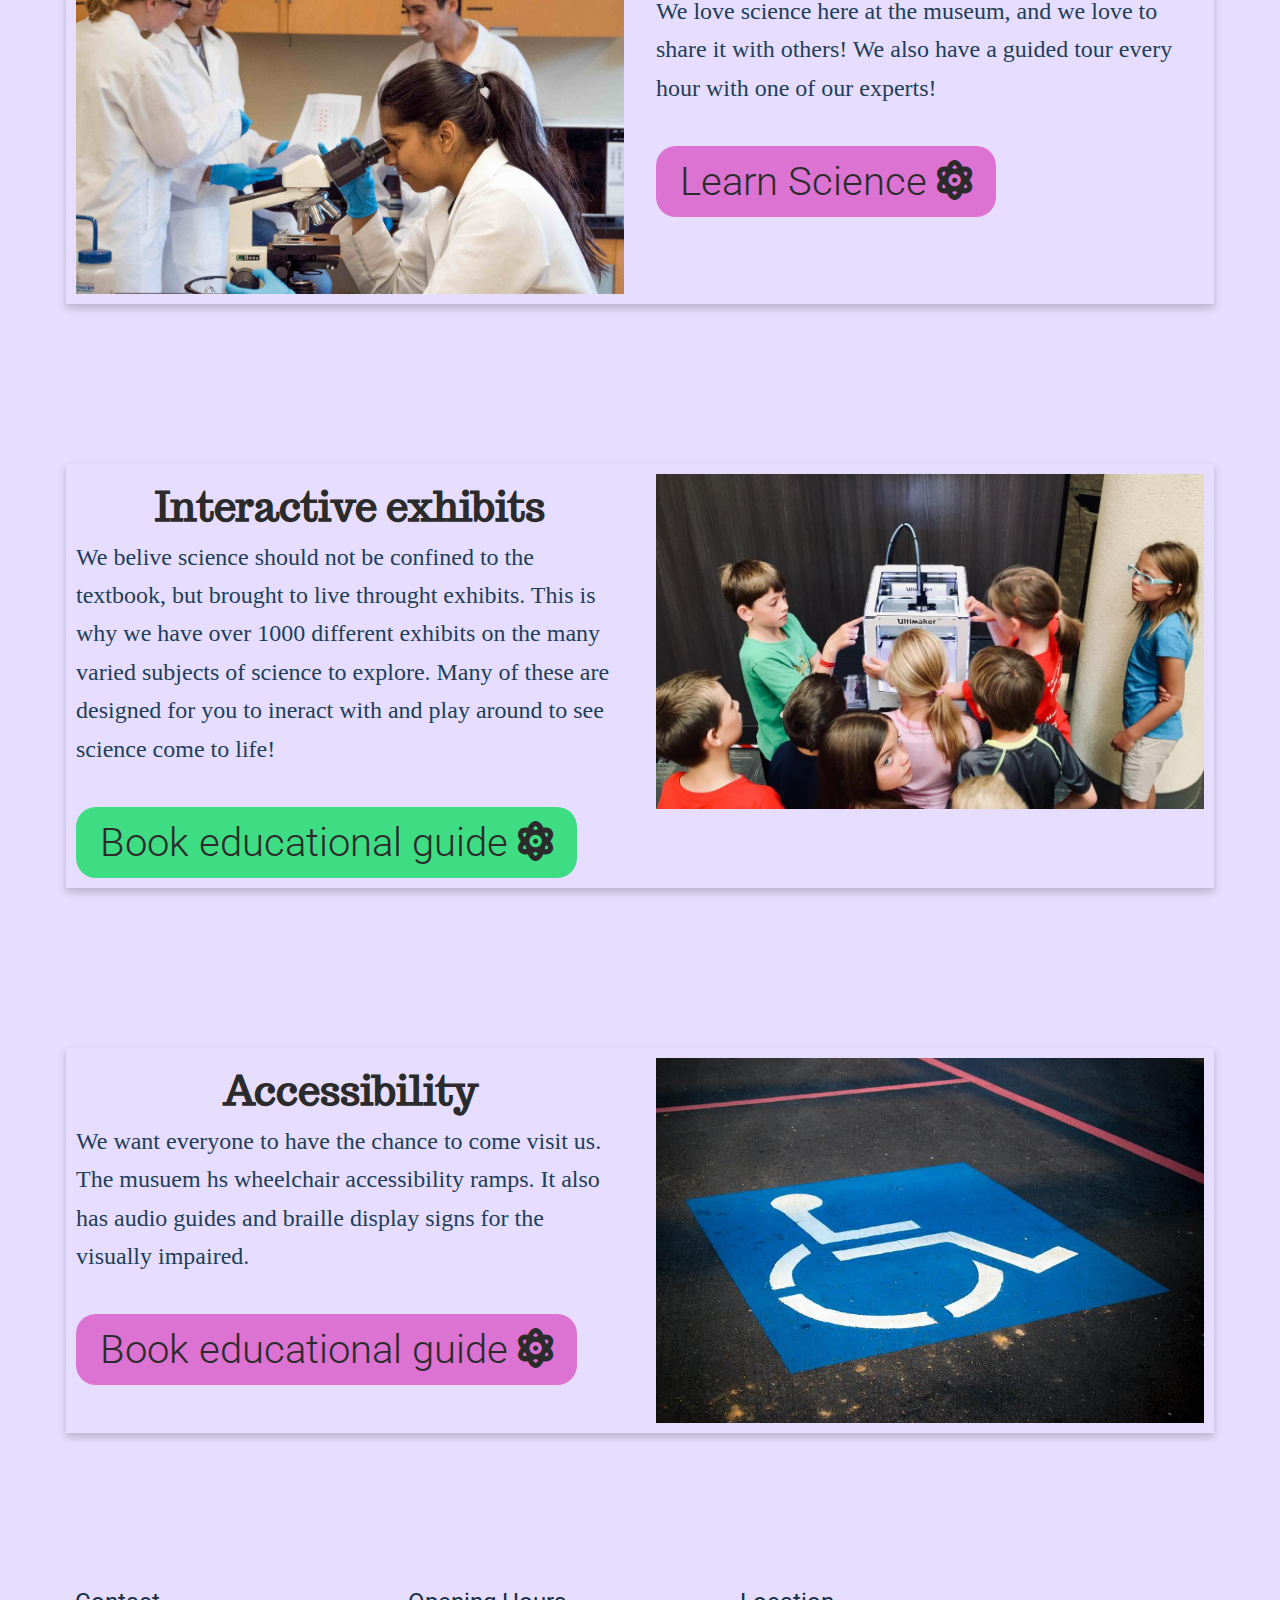
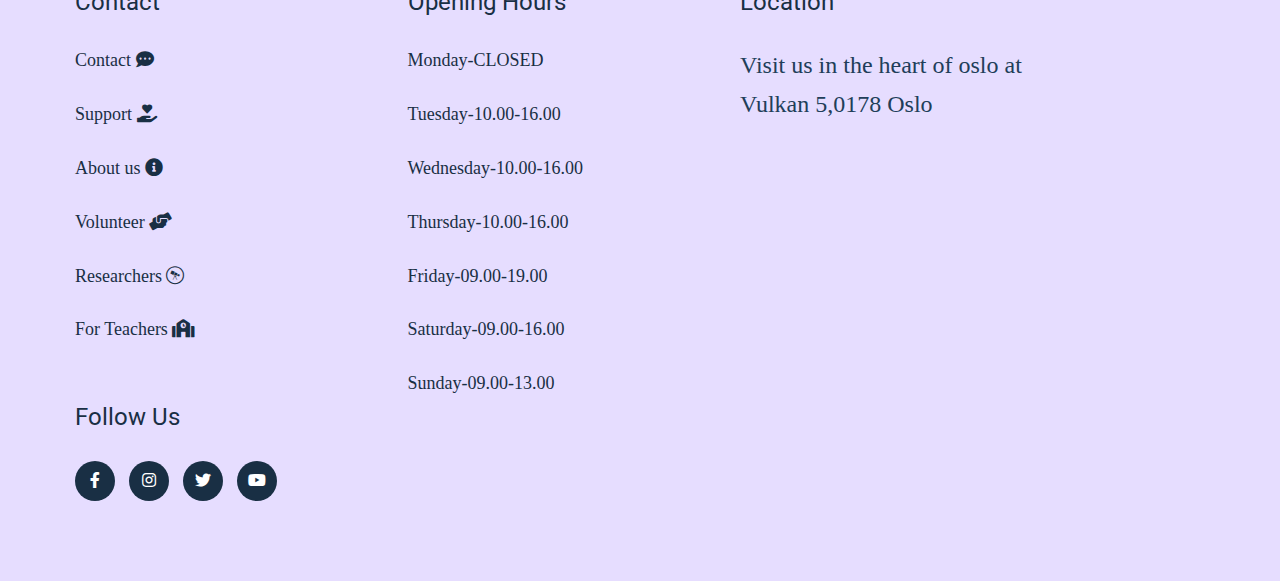
==== commit c5e614bb: "added a shopping page, and a cart" ====
--- a/about.html
+++ b/about.html
@@ -18,6 +18,26 @@
       crossorigin="anonymous"
       referrerpolicy="no-referrer"
     />
+        <!-- Global site tag (gtag.js) - Google Analytics -->
+<script async src="https://www.googletagmanager.com/gtag/js?id=G-4S5LSHJT8V"></script>
+<script>
+  window.dataLayer = window.dataLayer || [];
+  function gtag(){dataLayer.push(arguments);}
+  gtag('js', new Date());
+
+  gtag('config', 'G-4S5LSHJT8V');
+</script>
+<!-- Hotjar Tracking Code for https://communitysciencemuseummw.netlify.app -->
+<script>
+  (function(h,o,t,j,a,r){
+      h.hj=h.hj||function(){(h.hj.q=h.hj.q||[]).push(arguments)};
+      h._hjSettings={hjid:2858410,hjsv:6};
+      a=o.getElementsByTagName('head')[0];
+      r=o.createElement('script');r.async=1;
+      r.src=t+h._hjSettings.hjid+j+h._hjSettings.hjsv;
+      a.appendChild(r);
+  })(window,document,'https://static.hotjar.com/c/hotjar-','.js?sv=');
+</script>
   </head>
   <body>
     <header>
@@ -31,6 +51,7 @@
           <li><a href="/engage.html">Engage</a></li>
           <li><a href="/about.html">About</a></li>
           <li><a href="/visit.html">Visit</a></li>
+          <li><a href="/cart.html">Booking</a></li>
         </ul>
       </nav>
       <label for="nav-toggle" class="nav-toggle-label">
@@ -50,6 +71,7 @@
       <li><a href="/engage.html">Engage</a></li>
       <li><a class="active" href="/about.html">About</a></li>
       <li><a href="/visit.html">Visit</a></li>
+      <li><a href="/cart.html">Booking</a></li>
     </ul>
     <section>
       <h1 class="title">Community Science Museum</h1>
